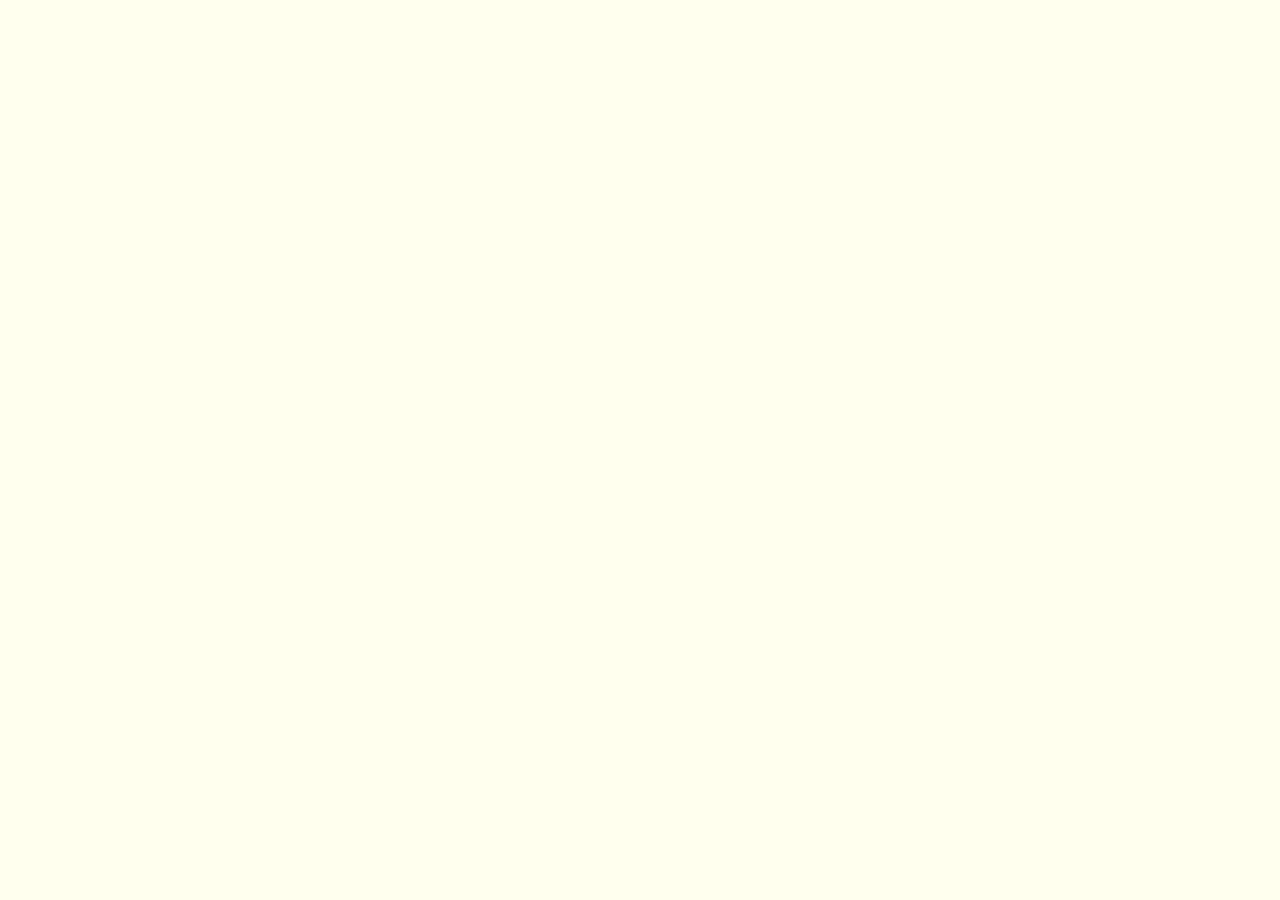
==== keenam/index.html @ 8001c677 "Add files via upload" ====
﻿<!DOCTYPE html PUBLIC "-//W3C//DTD XHTML 1.0 Strict//EN" "http://www.w3.org/TR/xhtml1/DTD/xhtml1-strict.dtd">
<html xml:lang="en" xmlns="http://www.w3.org/1999/xhtml"><head><meta http-equiv="Content-Type" content="text/html; charset=UTF-8">
		<title>Happy 6th Month Anniversary ❤️</title>	    
        <link type="text/css" rel="stylesheet" href="./file/default.css">
		<script type="text/javascript" src="./file/jquery.min.js"></script>
		<script type="text/javascript" src="./file/jscex.min.js"></script>
		<script type="text/javascript" src="./file/jscex-parser.js"></script>
		<script type="text/javascript" src="./file/jscex-jit.js"></script>
		<script type="text/javascript" src="./file/jscex-builderbase.min.js"></script>
		<script type="text/javascript" src="./file/jscex-async.min.js"></script>
		<script type="text/javascript" src="./file/jscex-async-powerpack.min.js"></script>
		<script type="text/javascript" src="./file/functions.js" charset="utf-8"></script>
		<script type="text/javascript" src="./file/love.js" charset="utf-8"></script>
	    <style type="text/css">
        </style>

<meta name="viewport" content="width=device-width, initial-scale=1.0">
</head>
    <body>
        <div id="main">
            <div id="error">This page was built using HTML5. Please use the latest version of Chrome, Firefox, Edge, or another modern browser.</div>
            <!-- <audio autoplay="autoplay" height="100" width="100"> -->
                    <!-- <source src="renxi.mp3" type="audio/mp3" /> -->
                    <!-- <embed height="100" width="100" src="renxi.mp3" /> -->
            <!-- </audio> -->
            <div id="wrap">
                <div id="text">
                    <div id="code"> <font color="#FF0000"> <span class="say">Dear Sayangku Aling ❤️</span><br>
                      <span class="say">Happy 6th Month Anniversary, Sayangku ❤️</span><br>
                      <span class="say">Gak kerasaaa udah 6 bulan sayang.</span><br>
                      <span class="say">Terima kasih telah menjadi salah satu bagian hidup dan kesenangan aku.</span><br>
                      <span class="say">Setiap saat bersama kamu itu tu momen paling berharga bagi aku, baik kita senang, sedih ataupun yang lainnya.</span><br>
                      <span class="say">Thank you for all the laughter, support, and love you give me sayang.</span><br>
                      <span class="say">Aku minta maaf ya sayangg selama 6 bulan ini kadang buat kamu bete, sebel, marah tapi aku janji ga ulangi lagi ya. Makasih ya sayangku, lopyu</span><br>
                      <span class="say"><span class="space"></span>-- Yours Always</span> </font>
                          <br />
                          <br />
                      </p>
                    </div>
                  </div>
                <div id="clock-box">
                    <span class="STYLE1"></span><font color="#33CC00">Sayangku, I love you ❤️</font>
<span class="STYLE1">ini sudah ...</span>
                  <div id="clock"></div>
              </div>
                <canvas id="canvas" width="1100" height="680"></canvas>
            </div>
            
        </div>
    
    <script>
    </script>

    <script>
    (function(){
        var canvas = $('#canvas');
		
        if (!canvas[0].getContext) {
            $("#error").show();
            return false;        }

        var width = canvas.width();
        var height = canvas.height();        
        canvas.attr("width", width);
        canvas.attr("height", height);
        var opts = {
            seed: {
                x: width / 2 - 20,
                color: "rgb(190, 26, 37)",
                scale: 2
            },
            branch: [
                [535, 680, 570, 250, 500, 200, 30, 100, [
                    [540, 500, 455, 417, 340, 400, 13, 100, [
                        [450, 435, 434, 430, 394, 395, 2, 40]
                    ]],
                    [550, 445, 600, 356, 680, 345, 12, 100, [
                        [578, 400, 648, 409, 661, 426, 3, 80]
                    ]],
                    [539, 281, 537, 248, 534, 217, 3, 40],
                    [546, 397, 413, 247, 328, 244, 9, 80, [
                        [427, 286, 383, 253, 371, 205, 2, 40],
                        [498, 345, 435, 315, 395, 330, 4, 60]
                    ]],
                    [546, 357, 608, 252, 678, 221, 6, 100, [
                        [590, 293, 646, 277, 648, 271, 2, 80]
                    ]]
                ]] 
            ],
            bloom: {
                num: 700,
                width: 1080,
                height: 650,
            },
            footer: {
                width: 1200,
                height: 5,
                speed: 10,
            }
        }

        var tree = new Tree(canvas[0], width, height, opts);
        var seed = tree.seed;
        var foot = tree.footer;
        var hold = 1;

        canvas.click(function(e) {
            var offset = canvas.offset(), x, y;
            x = e.pageX - offset.left;
            y = e.pageY - offset.top;
            if (seed.hover(x, y)) {
                hold = 0; 
                canvas.unbind("click");
                canvas.unbind("mousemove");
                canvas.removeClass('hand');
            }
        }).mousemove(function(e){
            var offset = canvas.offset(), x, y;
            x = e.pageX - offset.left;
            y = e.pageY - offset.top;
            canvas.toggleClass('hand', seed.hover(x, y));
        });

        var seedAnimate = eval(Jscex.compile("async", function () {
            seed.draw();
            while (hold) {
                $await(Jscex.Async.sleep(10));
            }
            while (seed.canScale()) {
                seed.scale(0.95);
                $await(Jscex.Async.sleep(10));
            }
            while (seed.canMove()) {
                seed.move(0, 2);
                foot.draw();
                $await(Jscex.Async.sleep(10));
            }
        }));

        var growAnimate = eval(Jscex.compile("async", function () {
            do {
    	        tree.grow();
                $await(Jscex.Async.sleep(10));
            } while (tree.canGrow());
        }));

        var flowAnimate = eval(Jscex.compile("async", function () {
            do {
    	        tree.flower(2);
                $await(Jscex.Async.sleep(10));
            } while (tree.canFlower());
        }));

        var moveAnimate = eval(Jscex.compile("async", function () {
            tree.snapshot("p1", 240, 0, 610, 680);
            while (tree.move("p1", 500, 0)) {
                foot.draw();
                $await(Jscex.Async.sleep(10));
            }
            foot.draw();
            tree.snapshot("p2", 500, 0, 610, 680);

            // Temporary workaround to reduce canvas flickering
            canvas.parent().css("background", "url(" + tree.toDataURL('image/png') + ")");
            canvas.css("background", "#ffe");
            $await(Jscex.Async.sleep(300));
            canvas.css("background", "none");
        }));

        var jumpAnimate = eval(Jscex.compile("async", function () {
            var ctx = tree.ctx;
            while (true) {
                tree.ctx.clearRect(0, 0, width, height);
                tree.jump();
                foot.draw();
                $await(Jscex.Async.sleep(25));
            }
        }));

        var textAnimate = eval(Jscex.compile("async", function () {
		    var together = new Date();
            together.setFullYear(2025, 11, 12);    // Year, Month, Day
            together.setHours(9);                // Hour
            together.setMinutes(50);               // Minute
            together.setSeconds(0);               // Second
            together.setMilliseconds(1);          // Millisecond

		    $("#code").show().typewriter();
            $("#clock-box").fadeIn(500);
            while (true) {
                timeElapse(together);
                $await(Jscex.Async.sleep(1000));
            }
        }));

        var runAsync = eval(Jscex.compile("async", function () {
            $await(seedAnimate());
            $await(growAnimate());
            $await(flowAnimate());
            $await(moveAnimate());

            textAnimate().start();

            $await(jumpAnimate());
        }));

        runAsync().start();
    })();
    </script></body></html>
---- keenam/file/default.css ----
body{margin:0;padding:0;background:#ffe;font-size:14px;font-family:'微软雅黑','宋体',sans-serif;color:#231F20;overflow:auto}
a {color:#000;font-size:14px;}
#main{width:100%;}
#wrap{position:relative;margin:0 auto;width:1100px;height:680px;margin-top:10px;}
#text{width:272px;
height:560px;
left:188px;
top:80px;position:absolute;
}
#code{display:none;font-size:16px;}
#clock-box {position:absolute;left:60px;top:550px;font-size:28px;display:none;}
#clock-box a {font-size:28px;text-decoration:none;}
#clock{margin-left:48px;}
#clock .digit {font-size:64px;}
#canvas{margin:0 auto;width:1100px;height:680px;}
#error{margin:0 auto;text-align:center;margin-top:60px;display:none;}
.hand{cursor:pointer;}
.say{margin-left:5px;}
.space{margin-right:150px;}


/* ===== Responsive Mobile Patch ===== */

*{
 box-sizing:border-box;
}

@media (max-width: 768px){

 body{
   overflow-x:hidden;
 }

 #wrap{
   width:100%;
   height:auto;
   min-height:100vh;
   padding:20px;
   margin-top:0;
 }

 #text{
   position:relative;
   width:100%;
   left:auto;
   top:auto;
   height:auto;
   z-index:2;
 }

 #code{
   width:100%;
   font-size:16px;
   line-height:1.8;
   padding:10px;
 }

 #clock-box{
   position:relative;
   left:auto;
   top:auto;
   width:100%;
   margin-top:20px;
   text-align:center;
   font-size:20px;
 }

 #clock{
   margin-left:0;
 }

 #clock .digit{
   font-size:32px;
 }

 #canvas{
   width:100%;
   height:auto;
   display:block;
   margin-top:20px;
 }

 canvas{
   max-width:100%;
   height:auto !important;
 }

 .space{
   display:none;
 }

 .say{
   display:block;
   margin-left:0;
 }
}

@media (max-width: 480px){

 #wrap{
   padding:15px;
 }

 #code{
   font-size:15px;
 }

 #clock-box{
   font-size:16px;
 }

 #clock .digit{
   font-size:24px;
 }

 #canvas{
   margin-top:10px;
 }
}
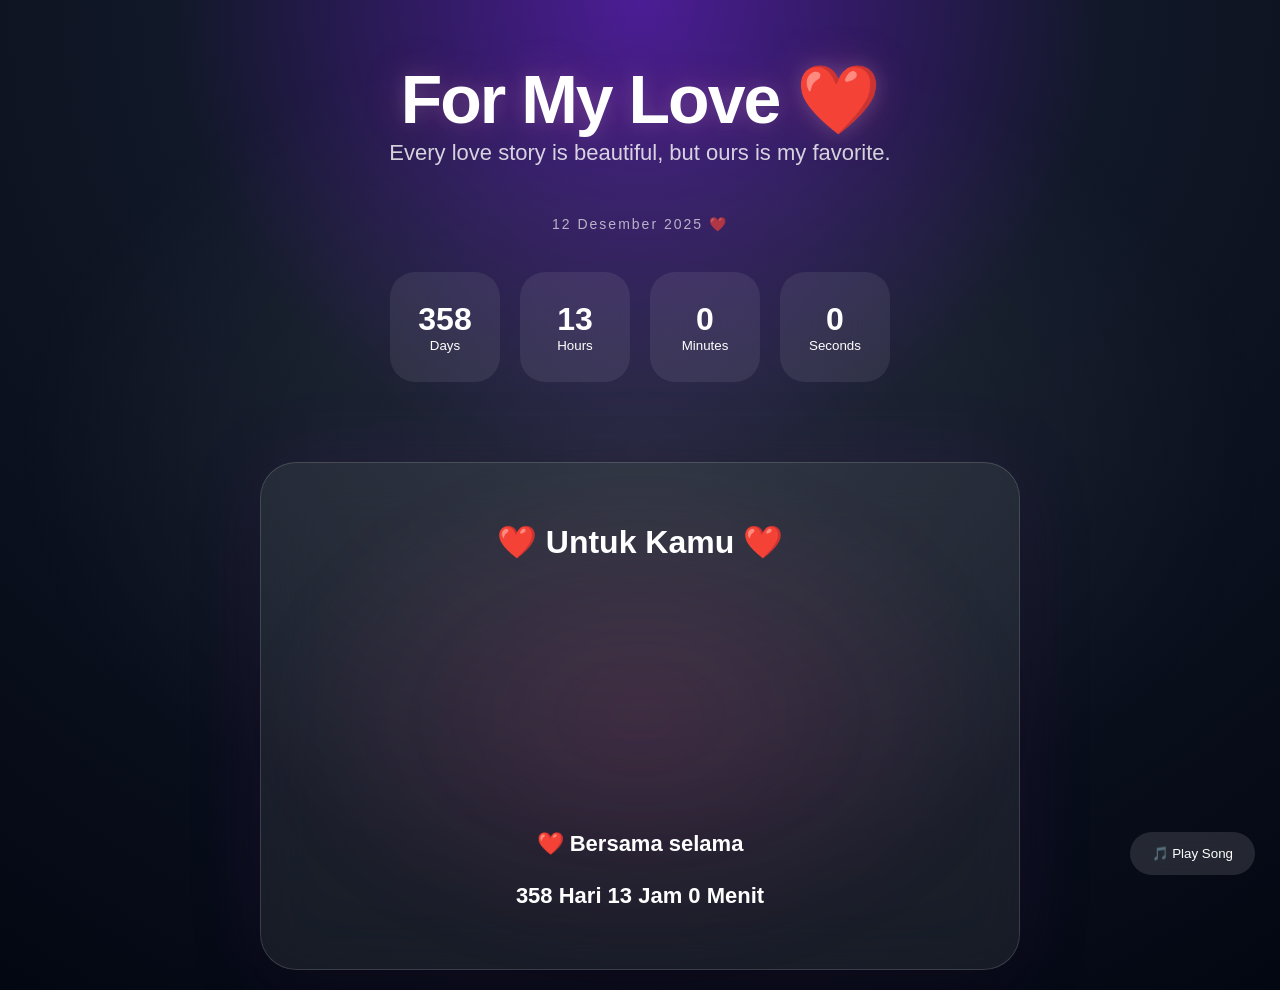
==== commit 4315cc19: "Add files via upload" ====
--- a/keenam/index.html
+++ b/keenam/index.html
@@ -1,209 +1,95 @@
-﻿<!DOCTYPE html PUBLIC "-//W3C//DTD XHTML 1.0 Strict//EN" "http://www.w3.org/TR/xhtml1/DTD/xhtml1-strict.dtd">
-<html xml:lang="en" xmlns="http://www.w3.org/1999/xhtml"><head><meta http-equiv="Content-Type" content="text/html; charset=UTF-8">
-		<title>Happy 6th Month Anniversary ❤️</title>	    
-        <link type="text/css" rel="stylesheet" href="./file/default.css">
-		<script type="text/javascript" src="./file/jquery.min.js"></script>
-		<script type="text/javascript" src="./file/jscex.min.js"></script>
-		<script type="text/javascript" src="./file/jscex-parser.js"></script>
-		<script type="text/javascript" src="./file/jscex-jit.js"></script>
-		<script type="text/javascript" src="./file/jscex-builderbase.min.js"></script>
-		<script type="text/javascript" src="./file/jscex-async.min.js"></script>
-		<script type="text/javascript" src="./file/jscex-async-powerpack.min.js"></script>
-		<script type="text/javascript" src="./file/functions.js" charset="utf-8"></script>
-		<script type="text/javascript" src="./file/love.js" charset="utf-8"></script>
-	    <style type="text/css">
-        </style>
+﻿<!DOCTYPE html>
+<html lang="id">
+<head>
+<meta charset="UTF-8">
+<meta name="viewport"
+content="width=device-width, initial-scale=1.0">
+<title>For My Love ❤️</title>
 
-<meta name="viewport" content="width=device-width, initial-scale=1.0">
+<link rel="stylesheet" href="style.css">
 </head>
-    <body>
-        <div id="main">
-            <div id="error">This page was built using HTML5. Please use the latest version of Chrome, Firefox, Edge, or another modern browser.</div>
-            <!-- <audio autoplay="autoplay" height="100" width="100"> -->
-                    <!-- <source src="renxi.mp3" type="audio/mp3" /> -->
-                    <!-- <embed height="100" width="100" src="renxi.mp3" /> -->
-            <!-- </audio> -->
-            <div id="wrap">
-                <div id="text">
-                    <div id="code"> <font color="#FF0000"> <span class="say">Dear Sayangku Aling ❤️</span><br>
-                      <span class="say">Happy 6th Month Anniversary, Sayangku ❤️</span><br>
-                      <span class="say">Gak kerasaaa udah 6 bulan sayang.</span><br>
-                      <span class="say">Terima kasih telah menjadi salah satu bagian hidup dan kesenangan aku.</span><br>
-                      <span class="say">Setiap saat bersama kamu itu tu momen paling berharga bagi aku, baik kita senang, sedih ataupun yang lainnya.</span><br>
-                      <span class="say">Thank you for all the laughter, support, and love you give me sayang.</span><br>
-                      <span class="say">Aku minta maaf ya sayangg selama 6 bulan ini kadang buat kamu bete, sebel, marah tapi aku janji ga ulangi lagi ya. Makasih ya sayangku, lopyu</span><br>
-                      <span class="say"><span class="space"></span>-- Yours Always</span> </font>
-                          <br />
-                          <br />
-                      </p>
-                    </div>
-                  </div>
-                <div id="clock-box">
-                    <span class="STYLE1"></span><font color="#33CC00">Sayangku, I love you ❤️</font>
-<span class="STYLE1">ini sudah ...</span>
-                  <div id="clock"></div>
-              </div>
-                <canvas id="canvas" width="1100" height="680"></canvas>
-            </div>
-            
-        </div>
-    
-    <script>
-    </script>
+<body>
 
-    <script>
-    (function(){
-        var canvas = $('#canvas');
-		
-        if (!canvas[0].getContext) {
-            $("#error").show();
-            return false;        }
+<section class="hero">
 
-        var width = canvas.width();
-        var height = canvas.height();        
-        canvas.attr("width", width);
-        canvas.attr("height", height);
-        var opts = {
-            seed: {
-                x: width / 2 - 20,
-                color: "rgb(190, 26, 37)",
-                scale: 2
-            },
-            branch: [
-                [535, 680, 570, 250, 500, 200, 30, 100, [
-                    [540, 500, 455, 417, 340, 400, 13, 100, [
-                        [450, 435, 434, 430, 394, 395, 2, 40]
-                    ]],
-                    [550, 445, 600, 356, 680, 345, 12, 100, [
-                        [578, 400, 648, 409, 661, 426, 3, 80]
-                    ]],
-                    [539, 281, 537, 248, 534, 217, 3, 40],
-                    [546, 397, 413, 247, 328, 244, 9, 80, [
-                        [427, 286, 383, 253, 371, 205, 2, 40],
-                        [498, 345, 435, 315, 395, 330, 4, 60]
-                    ]],
-                    [546, 357, 608, 252, 678, 221, 6, 100, [
-                        [590, 293, 646, 277, 648, 271, 2, 80]
-                    ]]
-                ]] 
-            ],
-            bloom: {
-                num: 700,
-                width: 1080,
-                height: 650,
-            },
-            footer: {
-                width: 1200,
-                height: 5,
-                speed: 10,
-            }
-        }
+  <div class="overlay"></div>
 
-        var tree = new Tree(canvas[0], width, height, opts);
-        var seed = tree.seed;
-        var foot = tree.footer;
-        var hold = 1;
+  <div class="hero-content">
 
-        canvas.click(function(e) {
-            var offset = canvas.offset(), x, y;
-            x = e.pageX - offset.left;
-            y = e.pageY - offset.top;
-            if (seed.hover(x, y)) {
-                hold = 0; 
-                canvas.unbind("click");
-                canvas.unbind("mousemove");
-                canvas.removeClass('hand');
-            }
-        }).mousemove(function(e){
-            var offset = canvas.offset(), x, y;
-            x = e.pageX - offset.left;
-            y = e.pageY - offset.top;
-            canvas.toggleClass('hand', seed.hover(x, y));
-        });
+    <h1 id="typing"></h1>
 
-        var seedAnimate = eval(Jscex.compile("async", function () {
-            seed.draw();
-            while (hold) {
-                $await(Jscex.Async.sleep(10));
-            }
-            while (seed.canScale()) {
-                seed.scale(0.95);
-                $await(Jscex.Async.sleep(10));
-            }
-            while (seed.canMove()) {
-                seed.move(0, 2);
-                foot.draw();
-                $await(Jscex.Async.sleep(10));
-            }
-        }));
+    <p>
+      Every love story is beautiful,
+      but ours is my favorite.
+    </p>
 
-        var growAnimate = eval(Jscex.compile("async", function () {
-            do {
-    	        tree.grow();
-                $await(Jscex.Async.sleep(10));
-            } while (tree.canGrow());
-        }));
+  </div>
 
-        var flowAnimate = eval(Jscex.compile("async", function () {
-            do {
-    	        tree.flower(2);
-                $await(Jscex.Async.sleep(10));
-            } while (tree.canFlower());
-        }));
+</section>   
 
-        var moveAnimate = eval(Jscex.compile("async", function () {
-            tree.snapshot("p1", 240, 0, 610, 680);
-            while (tree.move("p1", 500, 0)) {
-                foot.draw();
-                $await(Jscex.Async.sleep(10));
-            }
-            foot.draw();
-            tree.snapshot("p2", 500, 0, 610, 680);
+<p class="subtitle">
+12 Desember 2025 ❤️
+</p>
 
-            // Temporary workaround to reduce canvas flickering
-            canvas.parent().css("background", "url(" + tree.toDataURL('image/png') + ")");
-            canvas.css("background", "#ffe");
-            $await(Jscex.Async.sleep(300));
-            canvas.css("background", "none");
-        }));
+<div class="countdown">
 
-        var jumpAnimate = eval(Jscex.compile("async", function () {
-            var ctx = tree.ctx;
-            while (true) {
-                tree.ctx.clearRect(0, 0, width, height);
-                tree.jump();
-                foot.draw();
-                $await(Jscex.Async.sleep(25));
-            }
-        }));
+    <div class="box">
+        <span id="days">0</span>
+        <small>Days</small>
+    </div>
 
-        var textAnimate = eval(Jscex.compile("async", function () {
-		    var together = new Date();
-            together.setFullYear(2025, 11, 12);    // Year, Month, Day
-            together.setHours(9);                // Hour
-            together.setMinutes(50);               // Minute
-            together.setSeconds(0);               // Second
-            together.setMilliseconds(1);          // Millisecond
+    <div class="box">
+        <span id="hours">0</span>
+        <small>Hours</small>
+    </div>
 
-		    $("#code").show().typewriter();
-            $("#clock-box").fadeIn(500);
-            while (true) {
-                timeElapse(together);
-                $await(Jscex.Async.sleep(1000));
-            }
-        }));
+    <div class="box">
+        <span id="minutes">0</span>
+        <small>Minutes</small>
+    </div>
 
-        var runAsync = eval(Jscex.compile("async", function () {
-            $await(seedAnimate());
-            $await(growAnimate());
-            $await(flowAnimate());
-            $await(moveAnimate());
+    <div class="box">
+        <span id="seconds">0</span>
+        <small>Seconds</small>
+    </div>
 
-            textAnimate().start();
+</div>
 
-            $await(jumpAnimate());
-        }));
+<div id="particles"></div>
 
-        runAsync().start();
-    })();
-    </script></body></html>
+<div class="background-hearts"></div>
+
+<div class="container">
+
+    <div class="card">
+
+        <h1>❤️ Untuk Kamu ❤️</h1>
+
+        <div id="loveLetter"></div>
+
+        <div id="timer"></div>
+
+    </div>
+
+</div>
+
+<button id="playBtn">
+
+🎵 Play Song
+
+</button>
+
+<audio
+id="music"
+loop>
+
+<source
+src="assets/music.mp3"
+type="audio/mpeg">
+
+</audio>
+
+<script src="main.js"></script>
+
+</body>
+</html>
--- a/keenam/style.css
+++ b/keenam/style.css
@@ -0,0 +1,382 @@
+*{
+    margin:0;
+    padding:0;
+    box-sizing:border-box;
+}
+
+body::before{
+    content:"";
+    position:fixed;
+    inset:0;
+
+    background:
+    radial-gradient(
+        rgba(255,255,255,.08),
+        transparent 70%
+    );
+
+    pointer-events:none;
+}
+
+body{
+    margin:0;
+    min-height:100vh;
+
+    background:
+    radial-gradient(
+    circle at top,
+    #4c1d95,
+    #111827 40%,
+    #030712 100%
+    );
+
+    overflow-x:hidden;
+
+    color:white;
+
+    font-family:
+    "Poppins",
+    sans-serif;
+    display:flex;
+    flex-direction:column;
+    align-items:center;
+    justify-content:flex-start;
+}
+
+
+.countdown{
+    display:flex;
+    justify-content:center;
+    gap:20px;
+    margin-bottom:40px;
+}
+
+.box{
+    width:110px;
+    height:110px;
+
+    display:flex;
+    flex-direction:column;
+    justify-content:center;
+    align-items:center;
+
+    border-radius:25px;
+
+    background:
+    rgba(255,255,255,.08);
+
+    backdrop-filter:blur(20px);
+}
+
+.box span{
+
+    font-size:32px;
+    font-weight:bold;
+}
+
+.hero{
+    text-align:center;
+    margin-top:60px;
+    margin-bottom:40px;
+}
+
+.hero h1{
+    font-size:
+    clamp(42px,6vw,68px);
+
+    letter-spacing:-2px;
+}
+
+.hero p{
+    opacity:.8;
+    font-size:22px;
+}
+
+.subtitle{
+
+    margin-top:10px;
+
+    opacity:.65;
+
+    letter-spacing:2px;
+
+    font-size:14px;
+}
+
+.subtitle{
+    margin-bottom:40px;
+}
+
+.countdown{
+    margin-bottom:60px;
+}
+
+.hero-content{
+
+    opacity:0;
+
+    transform:
+    translateY(50px);
+
+    animation:
+    fadeIn 2s ease forwards;
+}
+
+.hero h1{
+
+    font-size:
+    clamp(42px,6vw,68px);
+
+    letter-spacing:-2px;
+
+    text-shadow:
+    0 0 20px rgba(255,255,255,.15),
+    0 0 40px rgba(236,72,153,.25);
+}
+
+.card{
+
+    animation:
+    cardFade 1.5s ease;
+}
+
+@keyframes cardFade{
+
+    from{
+        opacity:0;
+        transform:
+        translateY(30px);
+    }
+
+    to{
+        opacity:1;
+        transform:
+        translateY(0);
+    }
+}
+
+@media(max-width:768px){
+
+    h1{
+        font-size:32px;
+    }
+
+    .box{
+        width:70px;
+    }
+}
+
+@media(max-width:768px){
+
+    .hero h1{
+        font-size:42px;
+    }
+
+    .hero p{
+        font-size:16px;
+    }
+
+}
+
+@keyframes fadeIn{
+
+    to{
+
+        opacity:1;
+
+        transform:
+        translateY(0);
+    }
+}
+
+.container{
+    width:100%;
+    padding:20px;
+    display:flex;
+    justify-content:center;
+}
+
+.card{
+    width:100%;
+    max-width:760px;
+
+    padding:60px;
+
+    border-radius:36px;
+
+    background:
+    rgba(255,255,255,.07);
+
+    backdrop-filter:
+    blur(30px);
+
+    border:
+    1px solid rgba(255,255,255,.15);
+
+    box-shadow:
+    0 20px 60px rgba(0,0,0,.35),
+    0 0 80px rgba(168,85,247,.12);
+
+    color:white;
+
+    text-align:center;
+}
+
+.card h1{
+    text-align:center;
+    margin-bottom:25px;
+}
+
+.card p{
+    line-height:1.8;
+    margin-bottom:12px;
+}
+
+.card{
+    position:relative;
+}
+
+.card::before{
+
+    content:"";
+
+    position:absolute;
+
+    inset:-2px;
+
+    border-radius:36px;
+
+    background:
+    radial-gradient(
+        rgba(236,72,153,.15),
+        transparent 70%
+    );
+
+    z-index:-1;
+
+    filter:blur(25px);
+}
+
+#playBtn{
+
+    position:fixed;
+
+    right:25px;
+    bottom:25px;
+
+    border:none;
+
+    color:white;
+
+    background:
+    rgba(255,255,255,.12);
+
+    backdrop-filter:
+    blur(15px);
+
+    border-radius:999px;
+
+    padding:
+    14px 22px;
+
+    cursor:pointer;
+
+    z-index:999;
+}
+
+#playBtn:hover{
+    transform:translateY(-2px);
+}
+
+#playBtn{
+    transition:.3s;
+}
+
+#timer{
+    margin-top:25px;
+    text-align:center;
+    font-size:22px;
+    font-weight:bold;
+}
+
+.heart{
+    position:fixed;
+    bottom:-50px;
+    opacity:.7;
+    pointer-events:none;
+    animation:float linear forwards;
+}
+
+
+@keyframes float{
+
+    from{
+        transform:
+            translateY(0)
+            rotate(0deg);
+    }
+
+    to{
+        transform:
+            translateY(-120vh)
+            rotate(360deg);
+
+        opacity:0;
+    }
+}
+
+@media(max-width:768px){
+
+    .card{
+        padding:25px;
+        margin:15px 
+    }
+
+    .card h1{
+        font-size:28px;
+    }
+
+    #timer{
+        font-size:18px;
+    }
+}
+
+#loveLetter{
+
+    margin-top:25px;
+
+    line-height:2;
+
+    font-size:18px;
+
+    min-height:220px;
+
+    text-align:left;
+
+    white-space:pre-line;
+}
+
+.typing-cursor::after{
+
+    content:"|";
+
+    animation:blink .8s infinite;
+}
+
+@keyframes blink{
+
+    50%{
+        opacity:0;
+    }
+}
+
+
+
+@keyframes reveal{
+
+    to{
+        opacity:1;
+        transform:
+        translateY(0);
+    }
+}
